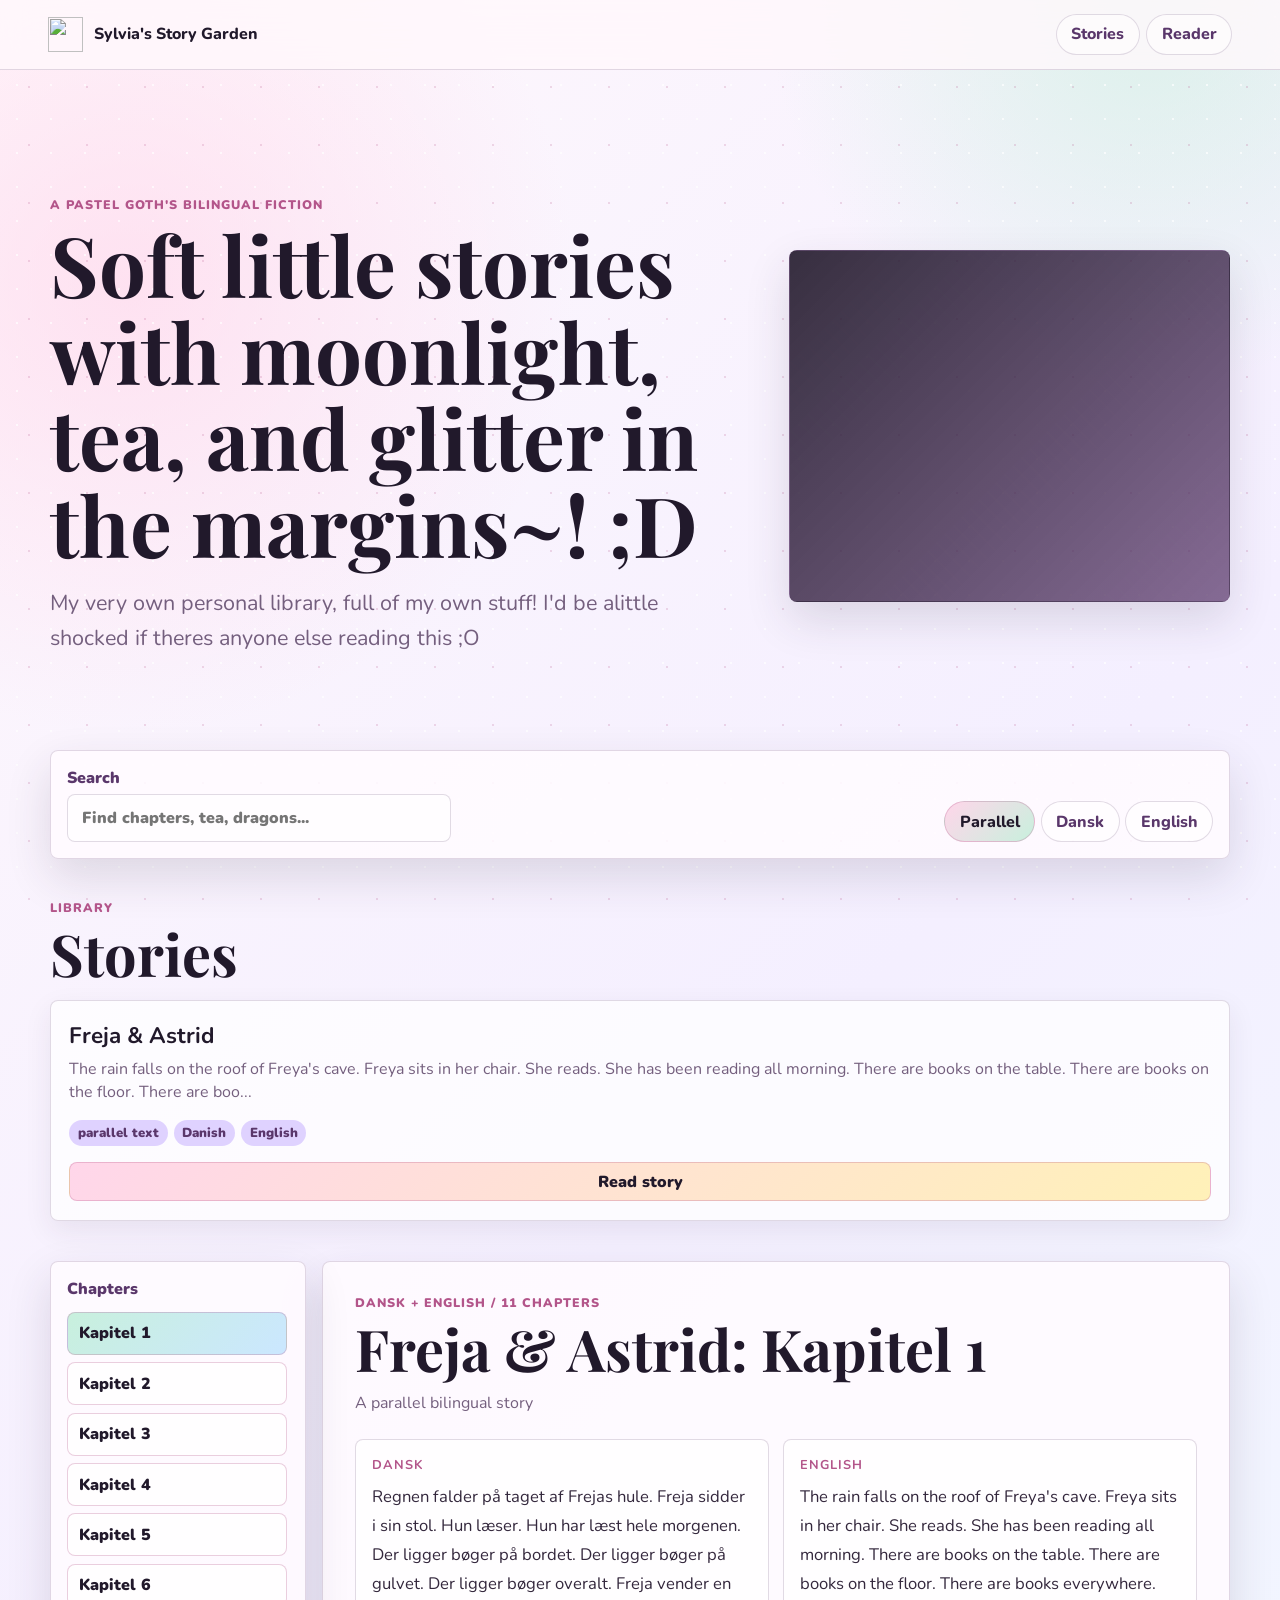
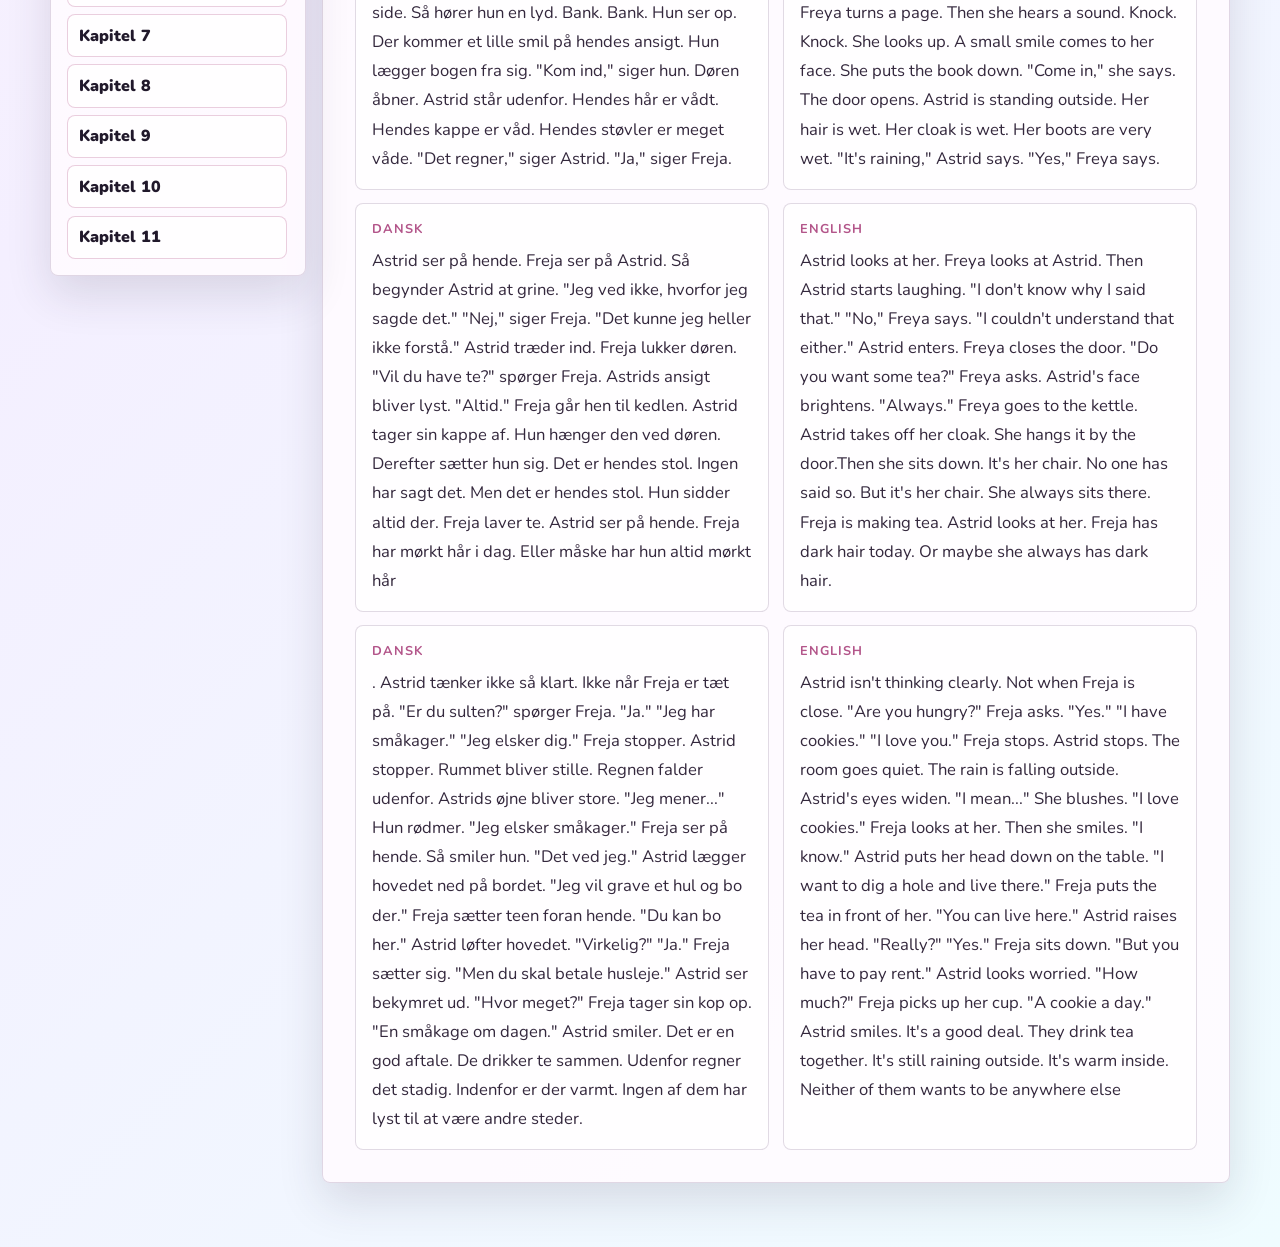
==== index.html @ 077cf076 "Update index.html" ====
<!doctype html>
<html lang="en">
<head>
  <meta charset="utf-8">
  <meta name="viewport" content="width=device-width, initial-scale=1">
  <title>Sylvias's Story Garden</title>
  <link rel="preconnect" href="https://fonts.googleapis.com">
  <link rel="preconnect" href="https://fonts.gstatic.com" crossorigin>
  <link href="https://fonts.googleapis.com/css2?family=Nunito:wght@400;600;700;800&family=Playfair+Display:wght@700&display=swap" rel="stylesheet">
  <link rel="stylesheet" href="styles.css?v=20260618">
</head>
<body>
  <div class="sparkle-field" aria-hidden="true"></div>
  <header class="site-header">
    <a class="brand" href="#top" aria-label="Sylvia's Story Garden home">
      <img src="assets/moon-book.svg" alt="" class="brand-mark">
      <span>Sylvia's Story Garden</span>
    </a>
    <nav class="top-nav" aria-label="Primary navigation">
      <a href="#library">Stories</a>
      <a href="#reader">Reader</a>
      
    </nav>
  </header>

  <main id="top">
    <section class="intro" aria-labelledby="intro-title">
      <div class="intro-copy">
        <p class="kicker">A pastel goth's bilingual fiction</p>
        <h1 id="intro-title">Soft little stories with moonlight, tea, and glitter in the margins~! ;D</h1>
        <p class="intro-text">My very own personal library, full of my own stuff! I'd be alittle shocked if theres anyone else reading this ;O </p>
      </div>
      <div class="intro-art" aria-hidden="true">
        <img src="assets/moon-book.svg" alt="">
      </div>
    </section>

    <section class="toolbar" aria-label="Story controls">
      <label class="search-box">
        <span>Search</span>
        <input id="storySearch" type="search" placeholder="Find chapters, tea, dragons...">
      </label>
      <div class="segmented" role="group" aria-label="Reader view">
        <button class="active" type="button" data-view="parallel">Parallel</button>
        <button type="button" data-view="left">Dansk</button>
        <button type="button" data-view="right">English</button>
      </div>
    </section>

    <section id="library" class="library-section" aria-labelledby="library-title">
      <div class="section-heading">
        <p class="kicker">library</p>
        <h2 id="library-title">Stories</h2>
      </div>
      <div id="storyList" class="story-list" aria-live="polite"></div>
    </section>

    <section id="reader" class="reader-section" aria-labelledby="readerTitle">
      <aside class="chapter-rail" aria-label="Chapters">
        <div class="rail-title">Chapters</div>
        <div id="chapterList" class="chapter-list"></div>
      </aside>
      <article class="reader" aria-live="polite">
        <div class="reader-head">
          <p id="readerMeta" class="kicker"></p>
          <h2 id="readerTitle">Choose a story</h2>
          <p id="readerSummary"></p>
        </div>
        <div id="passages" class="passages"></div>
      </article>
    </section>

    
  </main>

  <script src="stories-data.js?v=20260618-2"></script>
  <script src="app.js"></script>
</body>
</html>
---- styles.css ----
:root {
  color-scheme: light;
  --ink: #34283d;
  --muted: #745f7e;
  --night: #21192b;
  --plum: #5a376b;
  --berry: #b3558a;
  --mint: #c8f0dd;
  --pink: #ffd6ea;
  --lilac: #dfd2ff;
  --butter: #fff1b8;
  --blue: #cbe7ff;
  --paper: rgba(255, 251, 255, 0.88);
  --line: rgba(90, 55, 107, 0.18);
  --shadow: 0 18px 45px rgba(52, 40, 61, 0.14);
}

* { box-sizing: border-box; }

html { scroll-behavior: smooth; }

body {
  margin: 0;
  min-height: 100vh;
  color: var(--ink);
  font-family: Nunito, system-ui, sans-serif;
  background:
    radial-gradient(circle at 10% 10%, rgba(255, 214, 234, 0.65), transparent 28rem),
    radial-gradient(circle at 90% 0%, rgba(200, 240, 221, 0.6), transparent 24rem),
    linear-gradient(135deg, #fff8fc 0%, #f4efff 45%, #effcff 100%);
}

body::before {
  content: "";
  position: fixed;
  inset: 0;
  pointer-events: none;
  background-image:
    radial-gradient(circle, rgba(255,255,255,0.95) 0 1px, transparent 1.5px),
    radial-gradient(circle, rgba(179,85,138,0.28) 0 1px, transparent 1.5px);
  background-size: 34px 34px, 58px 58px;
  animation: twinkle 7s linear infinite;
  opacity: 0.7;
}

@keyframes twinkle {
  0%, 100% { transform: translateY(0); opacity: 0.55; }
  50% { transform: translateY(-8px); opacity: 0.9; }
}

.site-header {
  position: sticky;
  top: 0;
  z-index: 10;
  display: flex;
  align-items: center;
  justify-content: space-between;
  gap: 1rem;
  padding: 0.85rem clamp(1rem, 4vw, 3rem);
  background: rgba(255, 248, 252, 0.82);
  border-bottom: 1px solid var(--line);
  backdrop-filter: blur(16px);
}

.brand {
  display: inline-flex;
  align-items: center;
  gap: 0.65rem;
  color: var(--night);
  font-weight: 800;
  text-decoration: none;
}

.brand-mark { width: 2.2rem; height: 2.2rem; }

.top-nav { display: flex; gap: 0.4rem; flex-wrap: wrap; justify-content: flex-end; }

.top-nav a,
.segmented button {
  min-height: 2.35rem;
  border: 1px solid var(--line);
  border-radius: 999px;
  padding: 0.55rem 0.9rem;
  color: var(--plum);
  background: rgba(255,255,255,0.58);
  font: inherit;
  font-weight: 800;
  text-decoration: none;
  cursor: pointer;
}

.top-nav a:hover,
.segmented button:hover,
.segmented button.active {
  color: var(--night);
  background: linear-gradient(135deg, var(--pink), var(--mint));
  border-color: rgba(179, 85, 138, 0.28);
}

main {
  position: relative;
  z-index: 1;
  width: min(1180px, calc(100% - 2rem));
  margin: 0 auto;
  padding: 2rem 0 4rem;
}

.intro {
  min-height: min(72vh, 680px);
  display: grid;
  grid-template-columns: minmax(0, 1.1fr) minmax(18rem, 0.72fr);
  align-items: center;
  gap: clamp(1.5rem, 5vw, 4rem);
  padding: clamp(1.5rem, 5vw, 3.5rem) 0;
}

.kicker {
  margin: 0 0 0.5rem;
  color: var(--berry);
  font-size: 0.78rem;
  font-weight: 900;
  letter-spacing: 0.08em;
  text-transform: uppercase;
}

h1, h2 {
  margin: 0;
  color: var(--night);
  font-family: "Playfair Display", Georgia, serif;
  line-height: 1.04;
  letter-spacing: 0;
}

h1 { max-width: 14ch; font-size: clamp(2.6rem, 7vw, 5.2rem); }
h2 { font-size: clamp(2rem, 5vw, 3.6rem); }

.intro-text {
  max-width: 42rem;
  margin: 1.2rem 0 0;
  color: var(--muted);
  font-size: clamp(1.05rem, 2vw, 1.35rem);
  line-height: 1.6;
}

.intro-art {
  display: grid;
  place-items: center;
  min-height: 22rem;
  border: 1px solid var(--line);
  border-radius: 8px;
  background:
    linear-gradient(135deg, rgba(33, 25, 43, 0.9), rgba(90, 55, 107, 0.72)),
    repeating-linear-gradient(45deg, rgba(255,255,255,0.08) 0 2px, transparent 2px 12px);
  box-shadow: var(--shadow);
  overflow: hidden;
}

.intro-art img { width: min(72%, 24rem); filter: drop-shadow(0 18px 20px rgba(0,0,0,0.22)); }

.toolbar,
.update-guide,
.reader,
.chapter-rail {
  border: 1px solid var(--line);
  border-radius: 8px;
  background: var(--paper);
  box-shadow: var(--shadow);
}

.toolbar {
  display: flex;
  align-items: end;
  justify-content: space-between;
  gap: 1rem;
  margin-bottom: 2.5rem;
  padding: 1rem;
}

.search-box { display: grid; gap: 0.35rem; min-width: min(100%, 24rem); color: var(--plum); font-weight: 900; }
.search-box input {
  width: 100%;
  min-height: 2.8rem;
  border: 1px solid var(--line);
  border-radius: 8px;
  padding: 0.75rem 0.9rem;
  color: var(--ink);
  background: rgba(255,255,255,0.72);
  font: inherit;
}

.segmented { display: flex; gap: 0.35rem; flex-wrap: wrap; }

.section-heading { margin: 0 0 1rem; }
.story-list { display: grid; grid-template-columns: repeat(auto-fit, minmax(16rem, 1fr)); gap: 1rem; }

.story-card {
  min-height: 13rem;
  display: grid;
  align-content: space-between;
  gap: 1rem;
  border: 1px solid var(--line);
  border-radius: 8px;
  padding: 1.15rem;
  background: rgba(255,255,255,0.72);
  box-shadow: 0 10px 28px rgba(52, 40, 61, 0.08);
}

.story-card h3 { margin: 0; color: var(--night); font-size: 1.4rem; }
.story-card p { margin: 0.45rem 0 0; color: var(--muted); line-height: 1.45; }
.tags { display: flex; flex-wrap: wrap; gap: 0.35rem; }
.tag { border-radius: 999px; padding: 0.25rem 0.55rem; background: var(--lilac); color: var(--plum); font-size: 0.82rem; font-weight: 900; }

.story-card button,
.chapter-list button {
  width: 100%;
  min-height: 2.45rem;
  border: 1px solid rgba(179, 85, 138, 0.28);
  border-radius: 8px;
  color: var(--night);
  background: linear-gradient(135deg, var(--pink), var(--butter));
  font: inherit;
  font-weight: 900;
  cursor: pointer;
}

.reader-section {
  display: grid;
  grid-template-columns: 16rem minmax(0, 1fr);
  gap: 1rem;
  margin-top: 2.5rem;
  align-items: start;
}

.chapter-rail { position: sticky; top: 5.8rem; padding: 1rem; }
.rail-title { margin-bottom: 0.75rem; color: var(--plum); font-weight: 900; }
.chapter-list { display: grid; gap: 0.45rem; max-height: 72vh; overflow: auto; padding-right: 0.15rem; }
.chapter-list button { background: rgba(255,255,255,0.65); text-align: left; padding: 0.6rem 0.7rem; }
.chapter-list button.active { background: linear-gradient(135deg, var(--mint), var(--blue)); }

.reader { min-width: 0; padding: clamp(1rem, 3vw, 2rem); }
.reader-head { margin-bottom: 1.5rem; }
.reader-head p:last-child { margin: 0.75rem 0 0; color: var(--muted); line-height: 1.55; }

.passages { display: grid; gap: 0.85rem; }
.passage {
  display: grid;
  grid-template-columns: 1fr 1fr;
  gap: 0.85rem;
  align-items: stretch;
}

.text-panel {
  min-width: 0;
  border: 1px solid var(--line);
  border-radius: 8px;
  padding: 1rem;
  background: rgba(255,255,255,0.68);
}

.text-panel strong {
  display: block;
  margin-bottom: 0.45rem;
  color: var(--berry);
  font-size: 0.8rem;
  letter-spacing: 0.08em;
  text-transform: uppercase;
}

.text-panel p { margin: 0; font-size: 1.04rem; line-height: 1.75; }
body.view-left .text-panel.right,
body.view-right .text-panel.left { display: none; }
body.view-left .passage,
body.view-right .passage { grid-template-columns: 1fr; }

.update-guide { margin-top: 2.5rem; padding: clamp(1rem, 3vw, 2rem); }
.update-guide ol { margin: 0; padding-left: 1.35rem; color: var(--muted); line-height: 1.7; }
code { color: var(--plum); font-weight: 900; }

@media (max-width: 820px) {
  .site-header { align-items: flex-start; flex-direction: column; }
  .intro { grid-template-columns: 1fr; min-height: auto; }
  .intro-art { min-height: 16rem; }
  .toolbar { align-items: stretch; flex-direction: column; }
  .reader-section { grid-template-columns: 1fr; }
  .chapter-rail { position: static; }
  .passage { grid-template-columns: 1fr; }
}
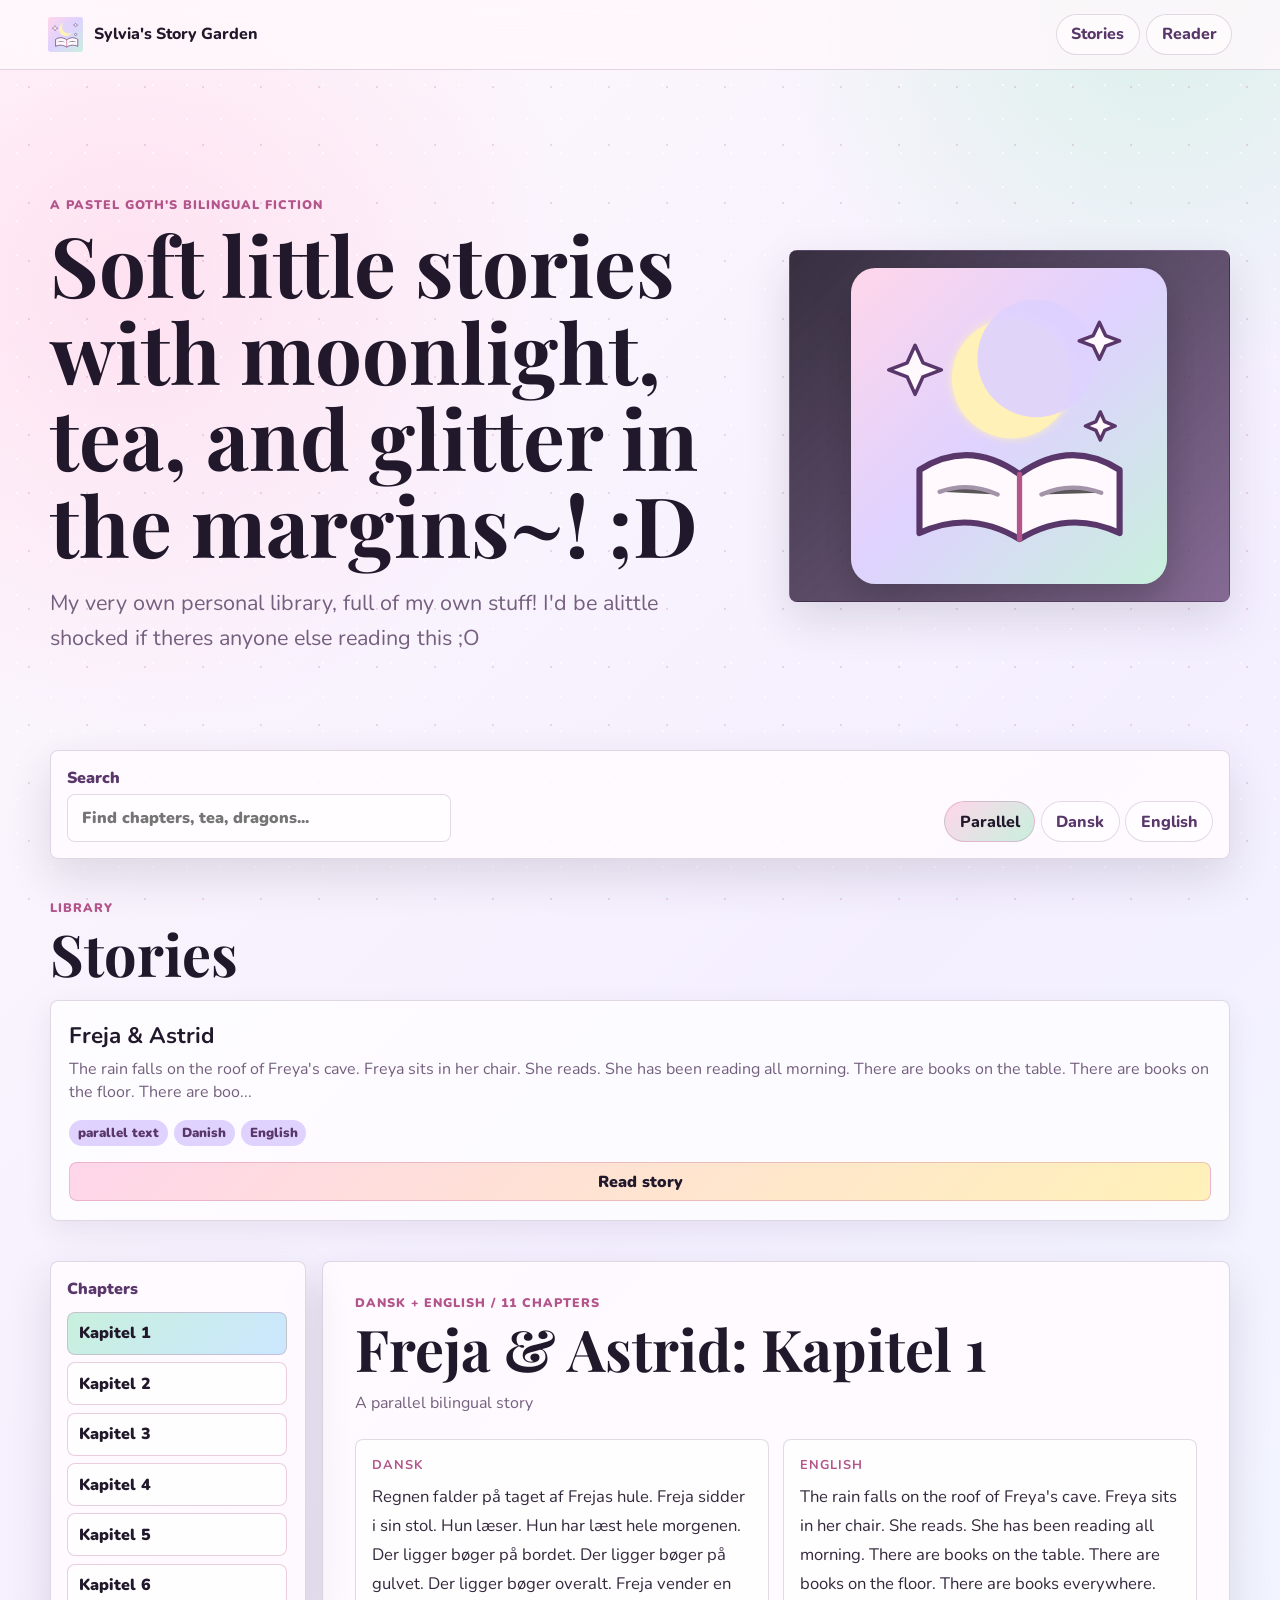
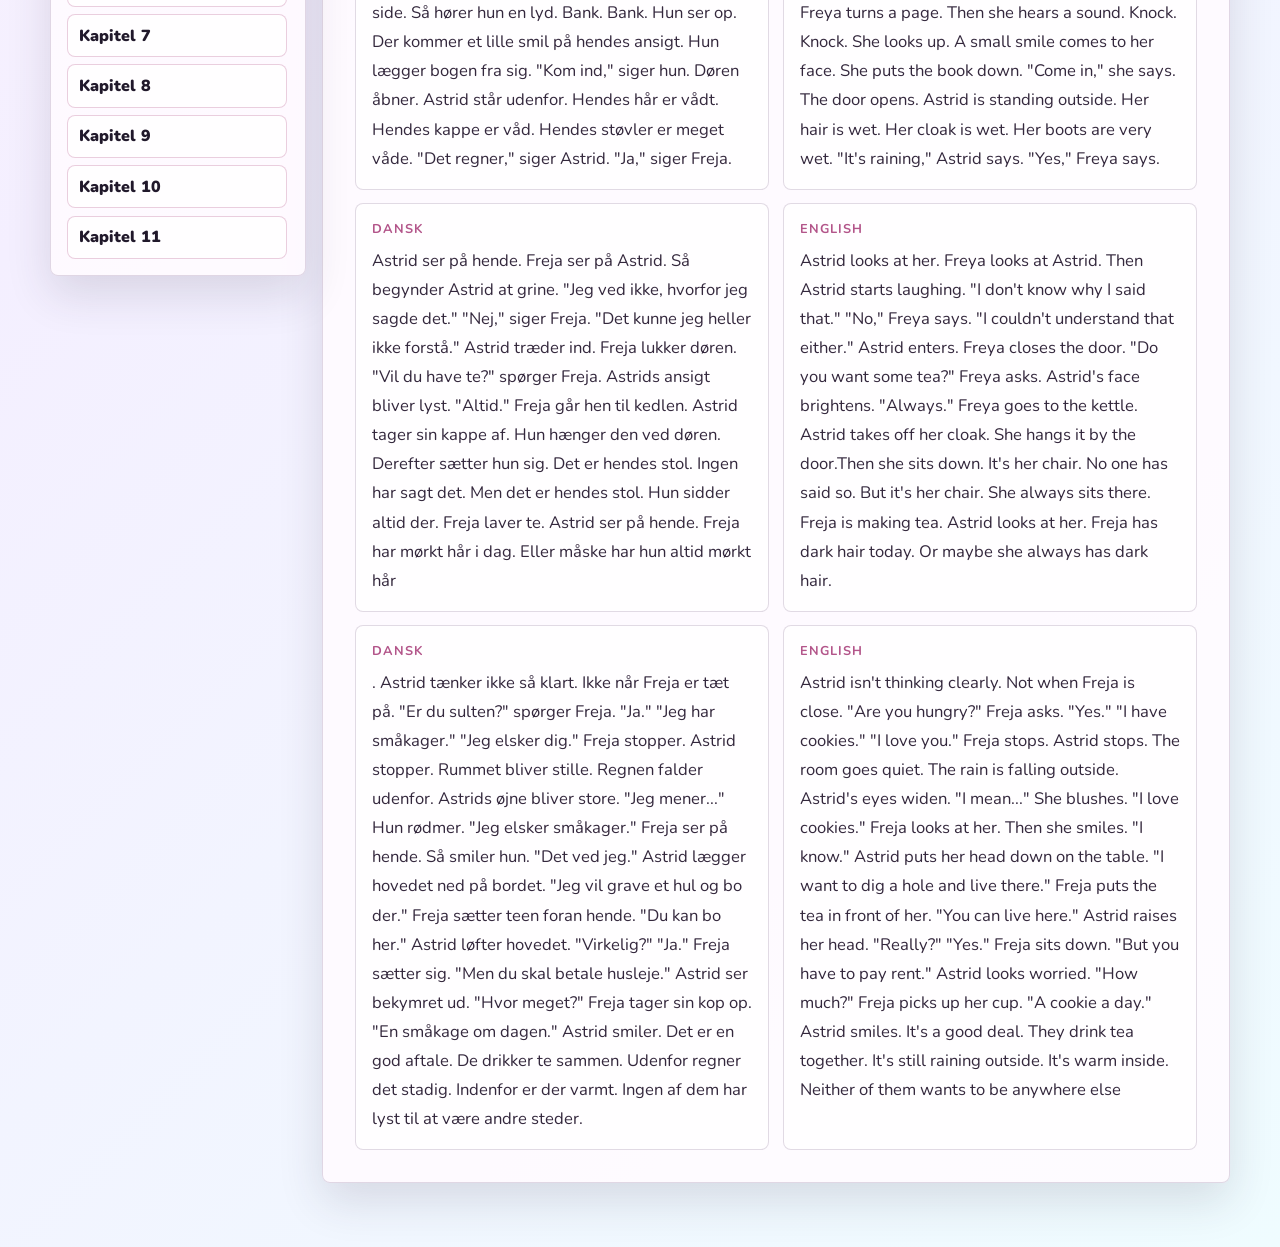
==== commit 1da1f8f3: "Update index.html" ====
--- a/index.html
+++ b/index.html
@@ -3,7 +3,7 @@
 <head>
   <meta charset="utf-8">
   <meta name="viewport" content="width=device-width, initial-scale=1">
-  <title>Sylvias's Story Garden</title>
+  <title>Sylvia's Story Garden</title>
   <link rel="preconnect" href="https://fonts.googleapis.com">
   <link rel="preconnect" href="https://fonts.gstatic.com" crossorigin>
   <link href="https://fonts.googleapis.com/css2?family=Nunito:wght@400;600;700;800&family=Playfair+Display:wght@700&display=swap" rel="stylesheet">
